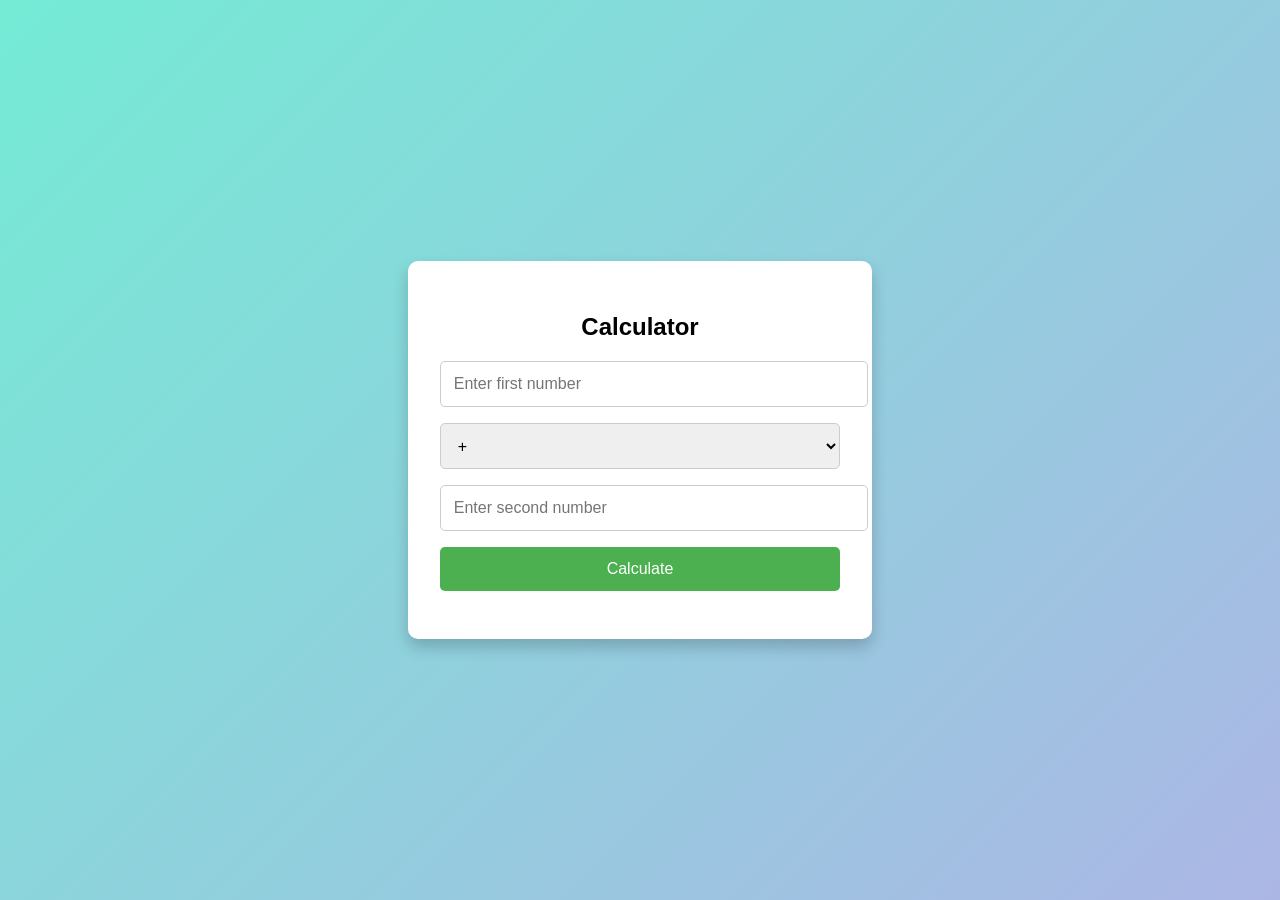
==== index.html @ 3cd13e40 "all done" ====
<!DOCTYPE html>
<html lang="en">
<head>
  <meta charset="UTF-8" />
  <meta name="viewport" content="width=device-width, initial-scale=1.0"/>
  <title>Calculator</title>
  <link rel="stylesheet" href="style.css" />
</head>
<body>
  <div class="calculator-container">
    <h2>Calculator</h2>
    <input type="number" id="a" placeholder="Enter first number" />
    <select id="operation">
      <option value="+">+</option>
      <option value="-">−</option>
      <option value="*">×</option>
      <option value="/">÷</option>
    </select>
    <input type="number" id="b" placeholder="Enter second number" />
    <button onclick="calculate()">Calculate</button>
    <div id="result"></div>
  </div>

  <script src="script.js"></script>
</body>
</html>
---- style.css ----
body {
    margin: 0;
    font-family: 'Segoe UI', Tahoma, Geneva, Verdana, sans-serif;
    display: flex;
    justify-content: center;
    align-items: center;
    height: 100vh;
    background: linear-gradient(135deg, #74ebd5, #acb6e5);
  }
  
  .calculator-container {
    background: #fff;
    padding: 2rem;
    border-radius: 10px;
    box-shadow: 0 8px 16px rgba(0,0,0,0.2);
    width: 90%;
    max-width: 400px;
    text-align: center;
  }
  
  input, select, button {
    display: block;
    width: 100%;
    padding: 0.8rem;
    margin: 1rem 0;
    font-size: 1rem;
    border-radius: 5px;
    border: 1px solid #ccc;
  }
  
  button {
    background-color: #4caf50;
    color: white;
    border: none;
    cursor: pointer;
    transition: background 0.3s ease;
  }
  
  button:hover {
    background-color: #45a049;
  }
  
  #result {
    margin-top: 1rem;
    font-size: 1.2rem;
    font-weight: bold;
  }
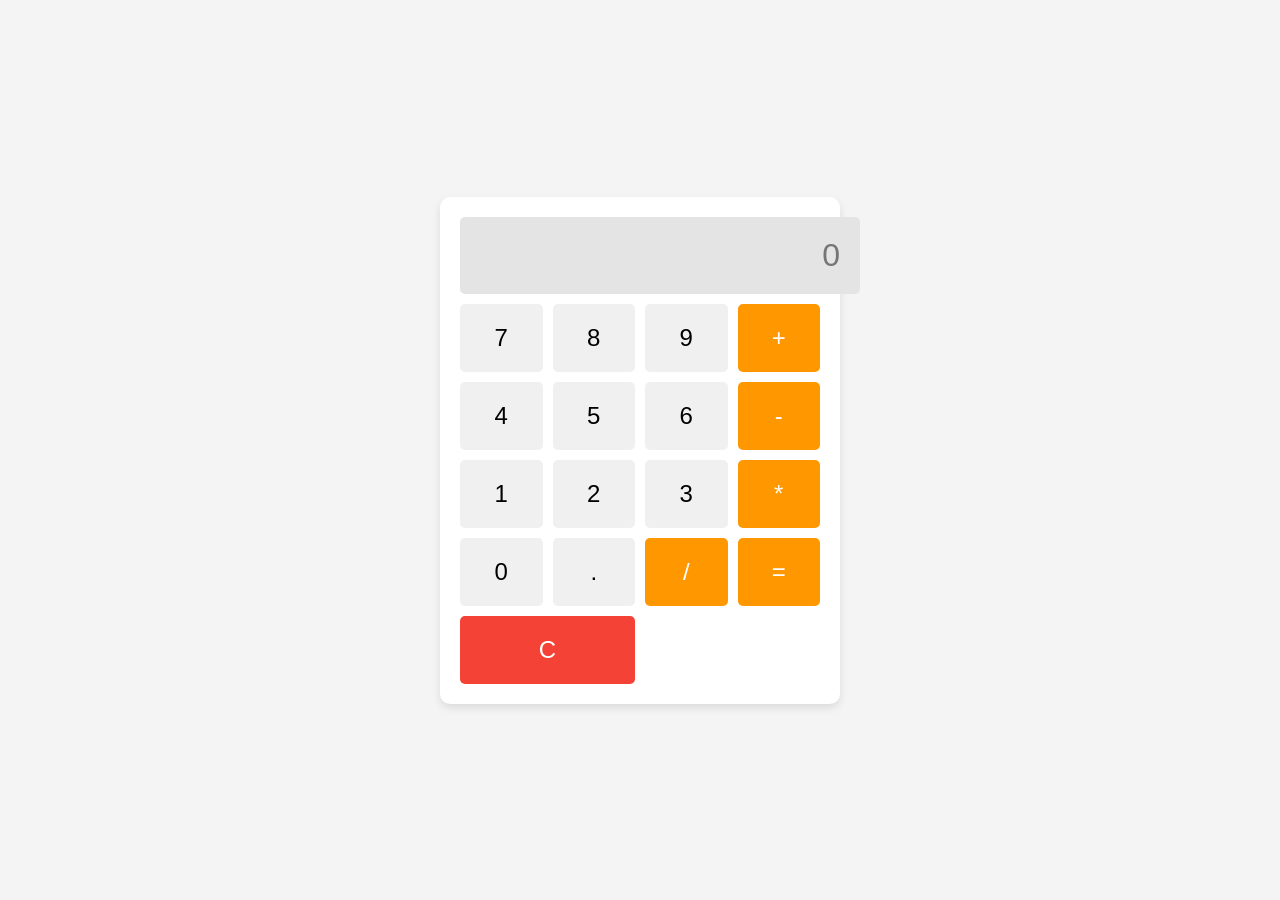
==== commit 7d889e55: "done" ====
--- a/index.html
+++ b/index.html
@@ -2,25 +2,42 @@
 <html lang="en">
 <head>
   <meta charset="UTF-8" />
-  <meta name="viewport" content="width=device-width, initial-scale=1.0"/>
+  <meta name="viewport" content="width=device-width, initial-scale=1.0" />
   <title>Calculator</title>
   <link rel="stylesheet" href="style.css" />
 </head>
 <body>
   <div class="calculator-container">
-    <h2>Calculator</h2>
-    <input type="number" id="a" placeholder="Enter first number" />
-    <select id="operation">
-      <option value="+">+</option>
-      <option value="-">−</option>
-      <option value="*">×</option>
-      <option value="/">÷</option>
-    </select>
-    <input type="number" id="b" placeholder="Enter second number" />
-    <button onclick="calculate()">Calculate</button>
-    <div id="result"></div>
+    <div class="display">
+      <input type="text" id="display" disabled placeholder="0" />
+    </div>
+    <div class="buttons">
+      <button class="btn" onclick="appendToDisplay('7')">7</button>
+      <button class="btn" onclick="appendToDisplay('8')">8</button>
+      <button class="btn" onclick="appendToDisplay('9')">9</button>
+      <button class="btn operator" onclick="appendToDisplay('+')">+</button>
+
+      <button class="btn" onclick="appendToDisplay('4')">4</button>
+      <button class="btn" onclick="appendToDisplay('5')">5</button>
+      <button class="btn" onclick="appendToDisplay('6')">6</button>
+      <button class="btn operator" onclick="appendToDisplay('-')">-</button>
+
+      <button class="btn" onclick="appendToDisplay('1')">1</button>
+      <button class="btn" onclick="appendToDisplay('2')">2</button>
+      <button class="btn" onclick="appendToDisplay('3')">3</button>
+      <button class="btn operator" onclick="appendToDisplay('*')">*</button>
+
+      <button class="btn" onclick="appendToDisplay('0')">0</button>
+      <button class="btn" onclick="appendToDisplay('.')">.</button>
+      <button class="btn operator" onclick="appendToDisplay('/')">/</button>
+      <button class="btn operator" onclick="calculate()">=</button>
+
+      <button class="btn clear" onclick="clearDisplay()">C</button>
+    </div>
   </div>
 
   <script src="script.js"></script>
 </body>
 </html>
+
+ 
--- a/style.css
+++ b/style.css
@@ -1,48 +1,70 @@
 body {
+    font-family: Arial, sans-serif;
+    background: #f4f4f4;
     margin: 0;
-    font-family: 'Segoe UI', Tahoma, Geneva, Verdana, sans-serif;
+    padding: 0;
     display: flex;
     justify-content: center;
     align-items: center;
     height: 100vh;
-    background: linear-gradient(135deg, #74ebd5, #acb6e5);
   }
   
   .calculator-container {
+    width: 360px;
     background: #fff;
-    padding: 2rem;
     border-radius: 10px;
-    box-shadow: 0 8px 16px rgba(0,0,0,0.2);
-    width: 90%;
-    max-width: 400px;
-    text-align: center;
+    box-shadow: 0 4px 8px rgba(0, 0, 0, 0.1);
+    padding: 20px;
   }
   
-  input, select, button {
-    display: block;
+  .display input {
     width: 100%;
-    padding: 0.8rem;
-    margin: 1rem 0;
-    font-size: 1rem;
+    padding: 20px;
+    font-size: 2rem;
+    text-align: right;
+    border: none;
+    background: #e4e4e4;
     border-radius: 5px;
-    border: 1px solid #ccc;
+    margin-bottom: 10px;
   }
   
-  button {
-    background-color: #4caf50;
-    color: white;
-    border: none;
-    cursor: pointer;
-    transition: background 0.3s ease;
+  .buttons {
+    display: grid;
+    grid-template-columns: repeat(4, 1fr);
+    grid-gap: 10px;
   }
   
-  button:hover {
-    background-color: #45a049;
+  .btn {
+    padding: 20px;
+    font-size: 1.5rem;
+    border: none;
+    background: #f0f0f0;
+    border-radius: 5px;
+    cursor: pointer;
+    transition: background 0.3s;
   }
   
-  #result {
-    margin-top: 1rem;
-    font-size: 1.2rem;
-    font-weight: bold;
+  .btn:hover {
+    background: #e0e0e0;
   }
+  
+  .operator {
+    background: #ff9800;
+    color: white;
+  }
+  
+  .operator:hover {
+    background: #e68900;
+  }
+  
+  .clear {
+    background: #f44336;
+    color: white;
+    grid-column: span 2;
+  }
+  
+  .clear:hover {
+    background: #e53935;
+  }
+  
   
